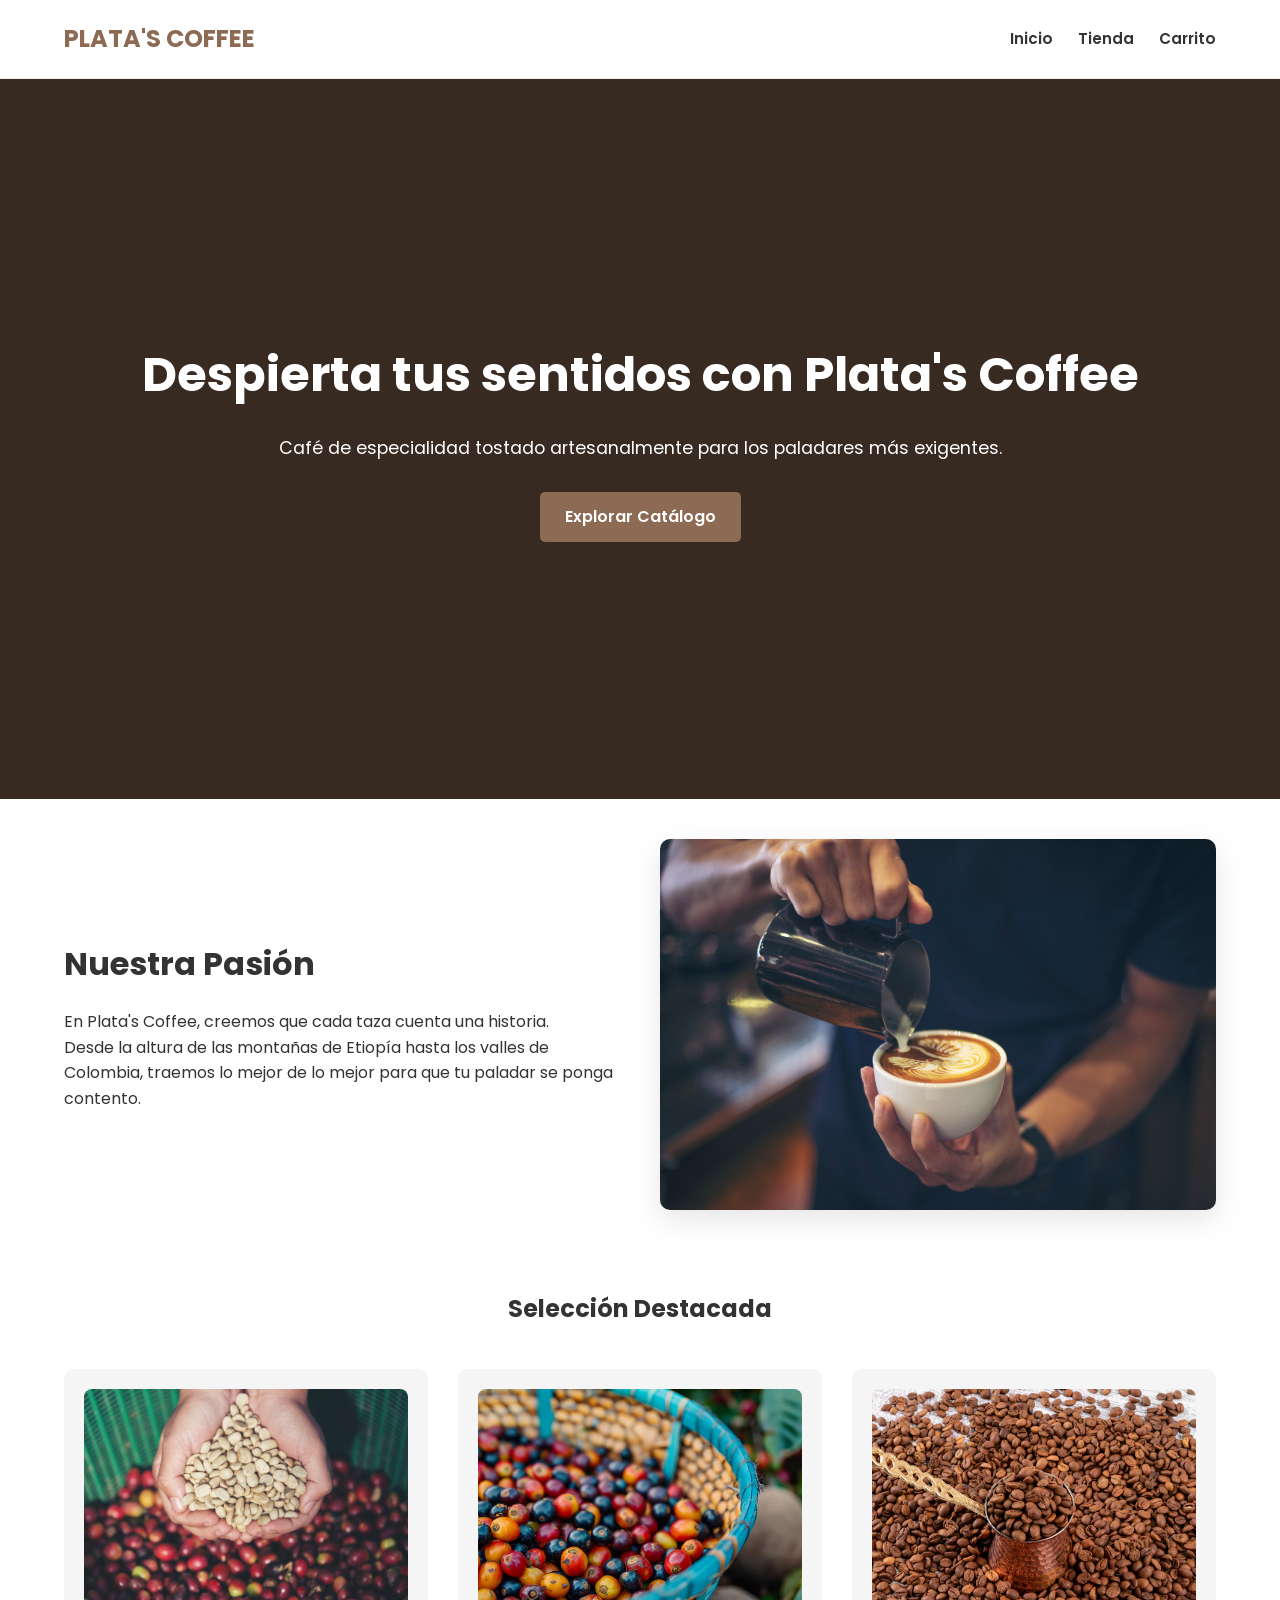
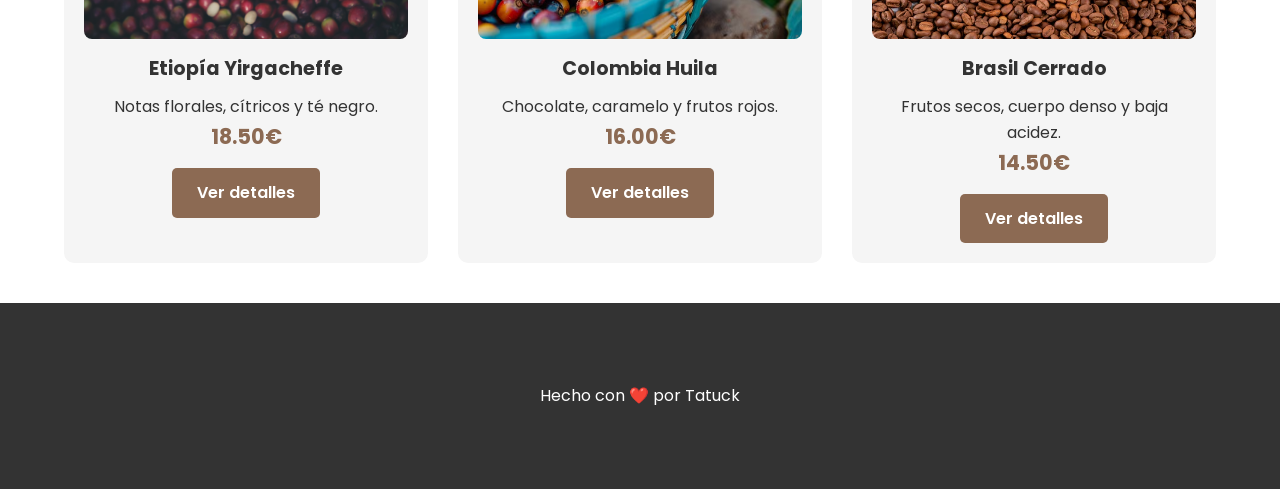
==== src/main/resources/static/index.html @ 9953e82a "Subida archivos frontend" ====
<!DOCTYPE html>
<html lang="es">
<head>
    <meta charset="UTF-8">
    <meta name="viewport" content="width=device-width, initial-scale=1.0">
    <title>Plata's Coffee | Despierta tus sentidos</title>
    <link rel="stylesheet" href="./styles.css">
</head>
<body>
    <header>
        <div class="header-content">
            <a href="index.html" class="logo">PLATA'S COFFEE</a>
            <nav>
                <ul>
                    <li><a href="index.html">Inicio</a></li>
                    <li><a href="productos.html">Tienda</a></li>
                    <li><a href="carrito.html">Carrito</a></li>
                </ul>
            </nav>
        </div>
    </header>

    <main>
        <section class="hero">
            <div class="hero-content">
                <h1>Despierta tus sentidos con Plata's Coffee</h1>
                <p>Café de especialidad tostado artesanalmente para los paladares más exigentes.</p>
                <a href="productos.html" class="btn">Explorar Catálogo</a>
            </div>
        </section>

        <section class="container">
            <div class="about animate-on-scroll">
                <div class="about-text">
                    <h2>Nuestra Pasión</h2>
                    <p>En Plata's Coffee, creemos que cada taza cuenta una historia.</p>
                    <p>Desde la altura de las montañas de Etiopía hasta los valles de Colombia, traemos lo mejor de lo mejor para que tu paladar se ponga contento.</p>
                </div>
                <div class="about-image">
                    <img src="./images/about-us.png" alt="Tostado artesanal de café">
                </div>
            </div>
        </section>

        <section class="container">
            <h2 style="text-align: center; margin-bottom: 40px;">Selección Destacada</h2>
            <div class="grid-productos">
                <article class="card-producto animate-on-scroll">
                    <img src="./images/product-1.png" alt="Etiopía Yirgacheffe">
                    <h3>Etiopía Yirgacheffe</h3>
                    <p class="notas">Notas florales, cítricos y té negro.</p>
                    <p class="precio">18.50€</p>
                    <a href="producto-detalle.html" class="btn">Ver detalles</a>
                </article>

                <article class="card-producto animate-on-scroll">
                    <img src="./images/product-2.png" alt="Colombia Huila">
                    <h3>Colombia Huila</h3>
                    <p class="notas">Chocolate, caramelo y frutos rojos.</p>
                    <p class="precio">16.00€</p>
                    <a href="producto-detalle.html" class="btn">Ver detalles</a>
                </article>

                <article class="card-producto animate-on-scroll">
                    <img src="./images/product-3.png" alt="Brasil Cerrado">
                    <h3>Brasil Cerrado</h3>
                    <p class="notas">Frutos secos, cuerpo denso y baja acidez.</p>
                    <p class="precio">14.50€</p>
                    <a href="producto-detalle.html" class="btn">Ver detalles</a>
                </article>
            </div>
        </section>
    </main>

    <footer>
        <div class="container footer-content">
            <p>Hecho con ❤️ por <a href="https://github.com/Tatuck">Tatuck</a></p>
        </div>
    </footer>
</body>
</html>
---- src/main/resources/static/styles.css ----
/* Importar fuentes */
@import url('https://fonts.googleapis.com/css2?family=Poppins:wght@400;600;700&display=swap');

/* Colores */
:root {
    --main-color: #8C6A53;
    --text-dark: #333;
    --text-light: #666;
    --bg-light: #F5F5F5;
    --white: #FFFFFF;
}

/* Reset básico */
* {
    margin: 0;
    padding: 0;
    box-sizing: border-box;
}

body {
    font-family: 'Poppins', sans-serif;
    color: var(--text-dark);
    background-color: var(--white);
    line-height: 1.6;
}

h1, h2, h3, h4 {
    font-weight: 700;
    margin-bottom: 15px;
}

a {
    text-decoration: none;
    color: inherit;
}

ul {
    list-style: none;
}

img {
    max-width: 100%;
    display: block;
}

/* Contenedor general */
.container {
    width: 90%;
    max-width: 1200px;
    margin: 0 auto;
    padding: 40px 0;
}

section {
    padding: 60px 0;
}

/* Header */
header {
    background-color: var(--white);
    border-bottom: 1px solid #eee;
    position: sticky;
    top: 0;
    z-index: 100;
}

.header-content {
    display: flex;
    justify-content: space-between;
    align-items: center;
    padding: 20px 5%;
}

.logo {
    font-size: 1.5rem;
    font-weight: 700;
    color: var(--main-color);
}

nav ul {
    display: flex;
    gap: 25px;
}

nav a {
    font-weight: 600;
    font-size: 0.95rem;
    color: var(--text-dark);
    transition: 0.3s;
}

nav a:hover {
    color: var(--main-color);
}
/* Botón */
.btn {
    display: inline-block;
    padding: 12px 25px;
    background-color: var(--main-color);
    color: var(--white);
    font-weight: 600;
    border: none;
    border-radius: 5px;
    cursor: pointer;
    transition: 0.3s;
}

.btn:hover {
    background-color: #6d5241;
    transform: translateY(-2px);
}

/* Hero */
.hero {
    height: 80vh;
    display: flex;
    align-items: center;
    justify-content: center;
    text-align: center;
    background-color: var(--main-color);
    background-image: linear-gradient(rgba(0,0,0,0.6), rgba(0,0,0,0.6)), url('./images/hero-bg.png');

    color: var(--white);
    padding: 20px;
}

.hero-content h1 {
    font-size: 3rem;
    margin-bottom: 20px;
}

.hero-content p {
    font-size: 1.1rem;
    margin-bottom: 30px;
}

/* About */
.about {
    display: flex;
    gap: 40px;
    align-items: center;
}

.about-text {
    flex: 1;
}

.about-text h2 {
    font-size: 2rem;
    margin-bottom: 20px;
}

.about-image {
    flex: 1;
}

.about-image img {
    border-radius: 10px;
    box-shadow: 0 10px 30px rgba(0, 0, 0, 0.1);
}

@media (max-width: 768px) {
    .about {
        flex-direction: column;
    }
}

/* Productos */
.grid-productos {
    display: grid;
    grid-template-columns: repeat(3, 1fr);
    gap: 30px;
}

.card-producto {
    background-color: var(--bg-light);
    padding: 20px;
    border-radius: 10px;
    text-align: center;
    transition: 0.3s;
}

.card-producto:hover {
    transform: translateY(-5px);
    box-shadow: 0 10px 25px rgba(0, 0, 0, 0.1);
}

.card-producto img {
    width: 100%;
    height: 250px;
    object-fit: cover;
    border-radius: 8px;
    margin-bottom: 15px;
}

.card-producto h3 {
    font-size: 1.2rem;
    margin-bottom: 10px;
}

.card-producto .precio {
    font-weight: 700;
    color: var(--main-color);
    font-size: 1.3rem;
    margin-bottom: 15px;
}

@media (max-width: 1024px) {
    .grid-productos {
        grid-template-columns: repeat(2, 1fr);
    }
}

@media (max-width: 600px) {
    .grid-productos {
        grid-template-columns: 1fr;
    }
}

/* Detalle del producto */
.detalle-container {
    display: grid;
    grid-template-columns: 1fr 1fr;
    gap: 50px;
}

.detalle-info h1 {
    font-size: 2rem;
    margin-bottom: 15px;
}

.detalle-info .precio {
    font-size: 1.8rem;
    color: var(--main-color);
    font-weight: 700;
    margin-bottom: 20px;
}

.detalle-info .descripcion {
    margin-bottom: 30px;
    color: var(--text-light);
}

@media (max-width: 992px) {
    .detalle-container {
        grid-template-columns: 1fr;
    }
}

/* Tablas */
table {
    width: 100%;
    border-collapse: collapse;
    margin-bottom: 30px;
    background-color: var(--bg-light);
}

table th, table td {
    padding: 12px;
    text-align: left;
    border-bottom: 1px solid #ddd;
}

table th {
    background-color: var(--main-color);
    color: var(--white);
    font-weight: 600;
}

/* Formularios */
form {
    display: flex;
    flex-direction: column;
    gap: 20px;
}

.form-group {
    display: flex;
    flex-direction: column;
    gap: 8px;
}

label {
    font-weight: 600;
    font-size: 0.95rem;
}

input, select, textarea {
    padding: 10px;
    border: 1px solid #ddd;
    border-radius: 5px;
    font-family: inherit;
    font-size: 0.95rem;
}

input:focus, select:focus, textarea:focus {
    outline: none;
    border-color: var(--main-color);
    box-shadow: 0 0 5px rgba(140, 106, 83, 0.2);
}

fieldset {
    border: 1px solid #ddd;
    padding: 20px;
    margin-bottom: 20px;
    border-radius: 5px;
}

legend {
    padding: 0 10px;
    font-weight: 600;
    color: var(--main-color);
}

.radio-group {
    display: flex;
    gap: 20px;
    margin-top: 10px;
}

/* Footer */
footer {
    background-color: var(--text-dark);
    color: var(--white);
    padding: 40px 0;
    text-align: center;
}

.footer-content {
    display: flex;
    flex-direction: column;
    gap: 20px;
}

/* Animaciones simples */
@keyframes fadeIn {
    from {
        opacity: 0;
    }
    to {
        opacity: 1;
    }
}

section {
    animation: fadeIn 0.5s ease-in;
}
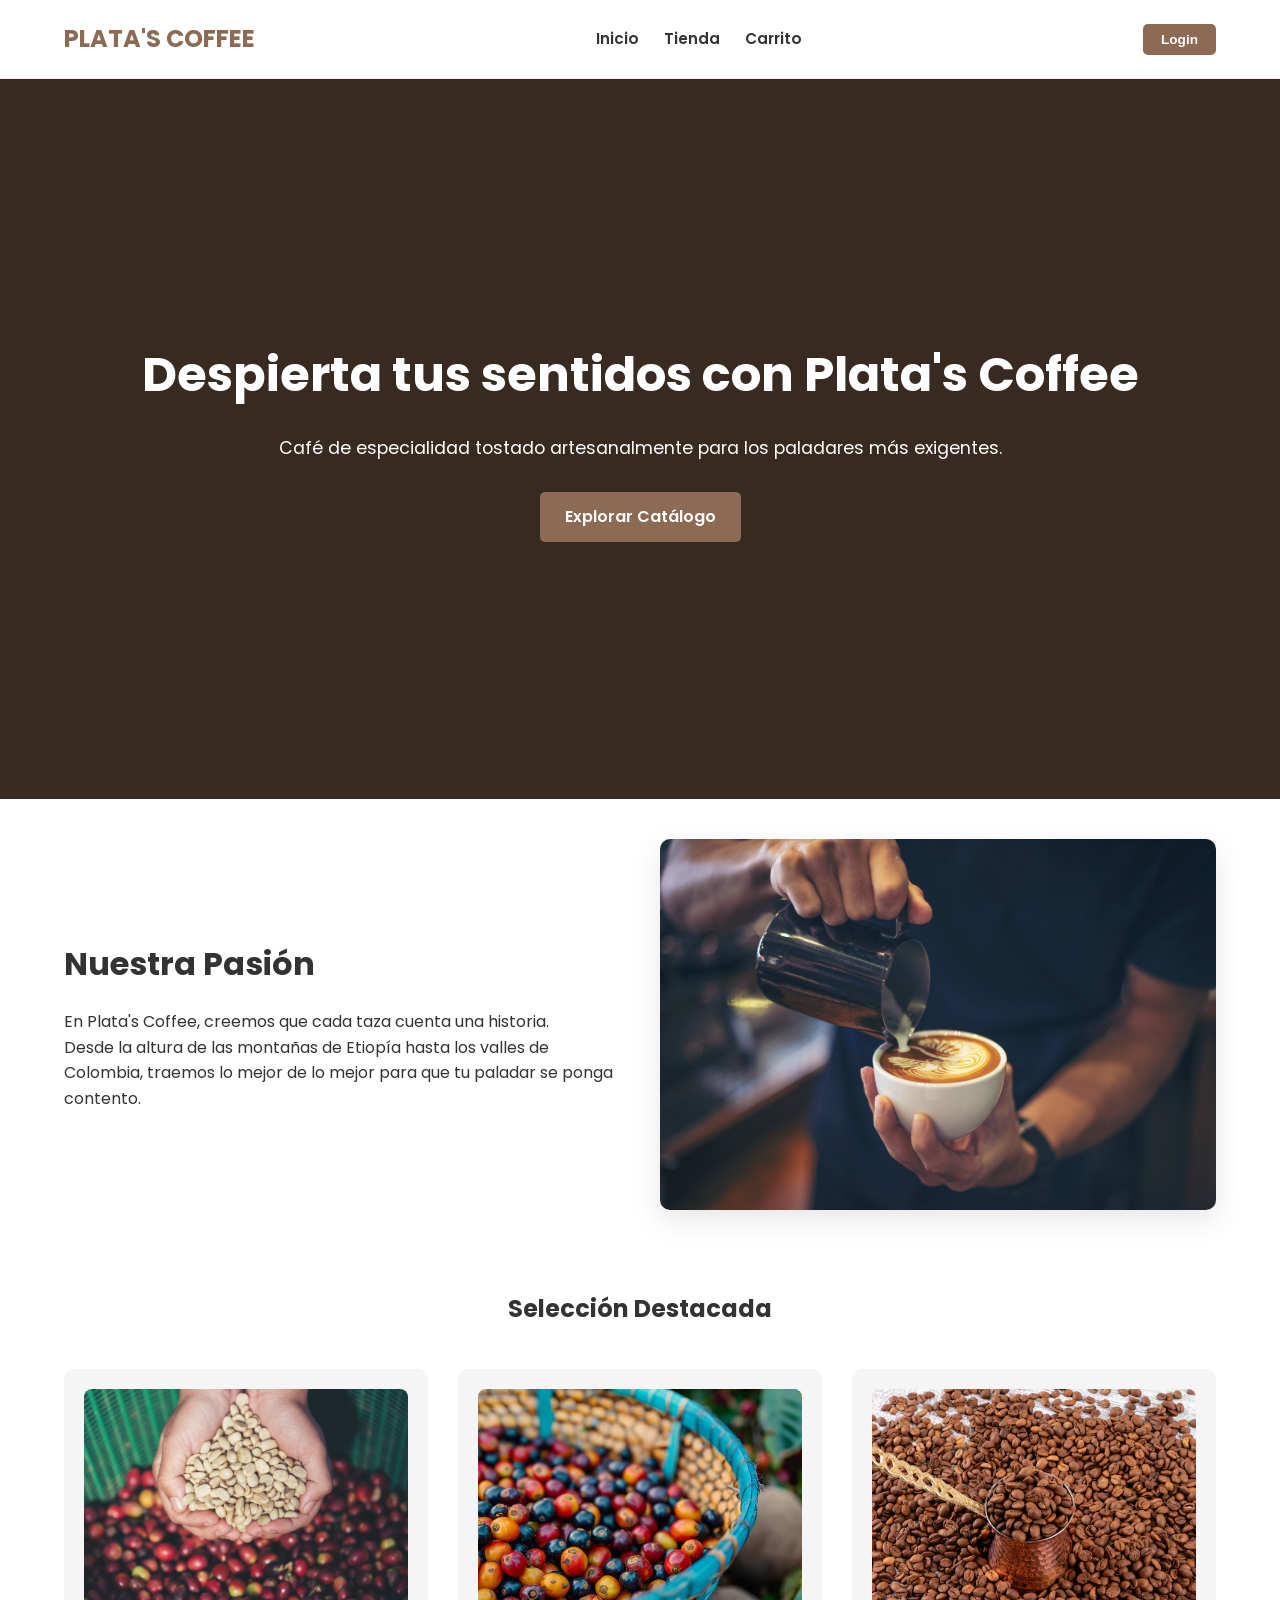
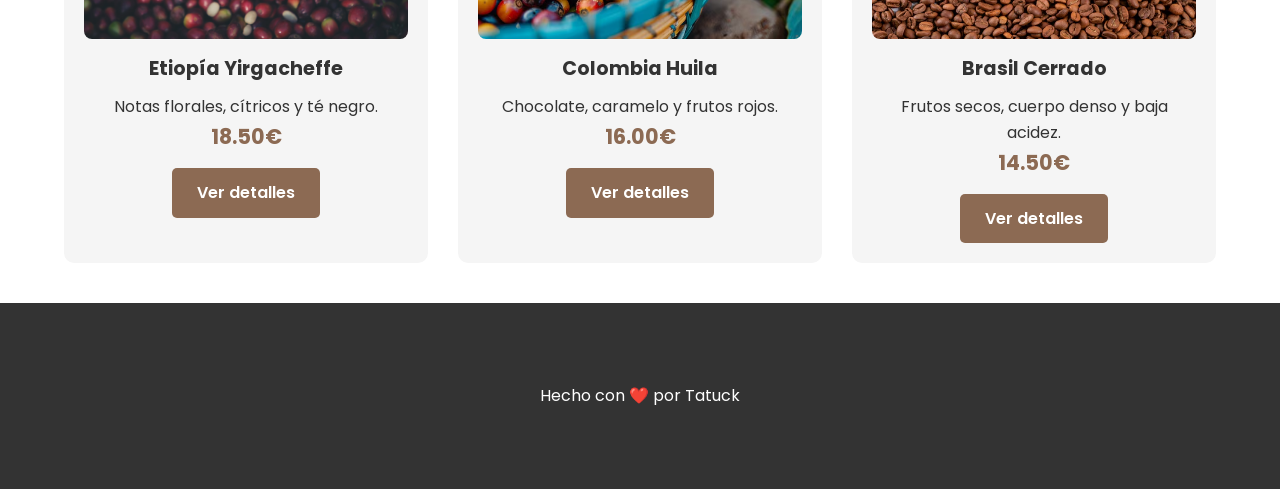
==== commit 4f0fe30b: "Implementada segunda parte" ====
--- a/src/main/resources/static/index.html
+++ b/src/main/resources/static/index.html
@@ -17,6 +17,7 @@
                     <li><a href="carrito.html">Carrito</a></li>
                 </ul>
             </nav>
+            <button id="btn-login" class="btn" style="padding:8px 18px;font-size:.85rem;">Login</button>
         </div>
     </header>
 
@@ -50,7 +51,7 @@
                     <h3>Etiopía Yirgacheffe</h3>
                     <p class="notas">Notas florales, cítricos y té negro.</p>
                     <p class="precio">18.50€</p>
-                    <a href="producto-detalle.html" class="btn">Ver detalles</a>
+                    <a href="producto-detalle.html?id=1" class="btn">Ver detalles</a>
                 </article>
 
                 <article class="card-producto animate-on-scroll">
@@ -58,7 +59,7 @@
                     <h3>Colombia Huila</h3>
                     <p class="notas">Chocolate, caramelo y frutos rojos.</p>
                     <p class="precio">16.00€</p>
-                    <a href="producto-detalle.html" class="btn">Ver detalles</a>
+                    <a href="producto-detalle.html?id=2" class="btn">Ver detalles</a>
                 </article>
 
                 <article class="card-producto animate-on-scroll">
@@ -66,7 +67,7 @@
                     <h3>Brasil Cerrado</h3>
                     <p class="notas">Frutos secos, cuerpo denso y baja acidez.</p>
                     <p class="precio">14.50€</p>
-                    <a href="producto-detalle.html" class="btn">Ver detalles</a>
+                    <a href="producto-detalle.html?id=3" class="btn">Ver detalles</a>
                 </article>
             </div>
         </section>
@@ -77,6 +78,7 @@
             <p>Hecho con ❤️ por <a href="https://github.com/Tatuck">Tatuck</a></p>
         </div>
     </footer>
+    <script src="./js/catalogo.js"></script>
 </body>
 </html>
 
